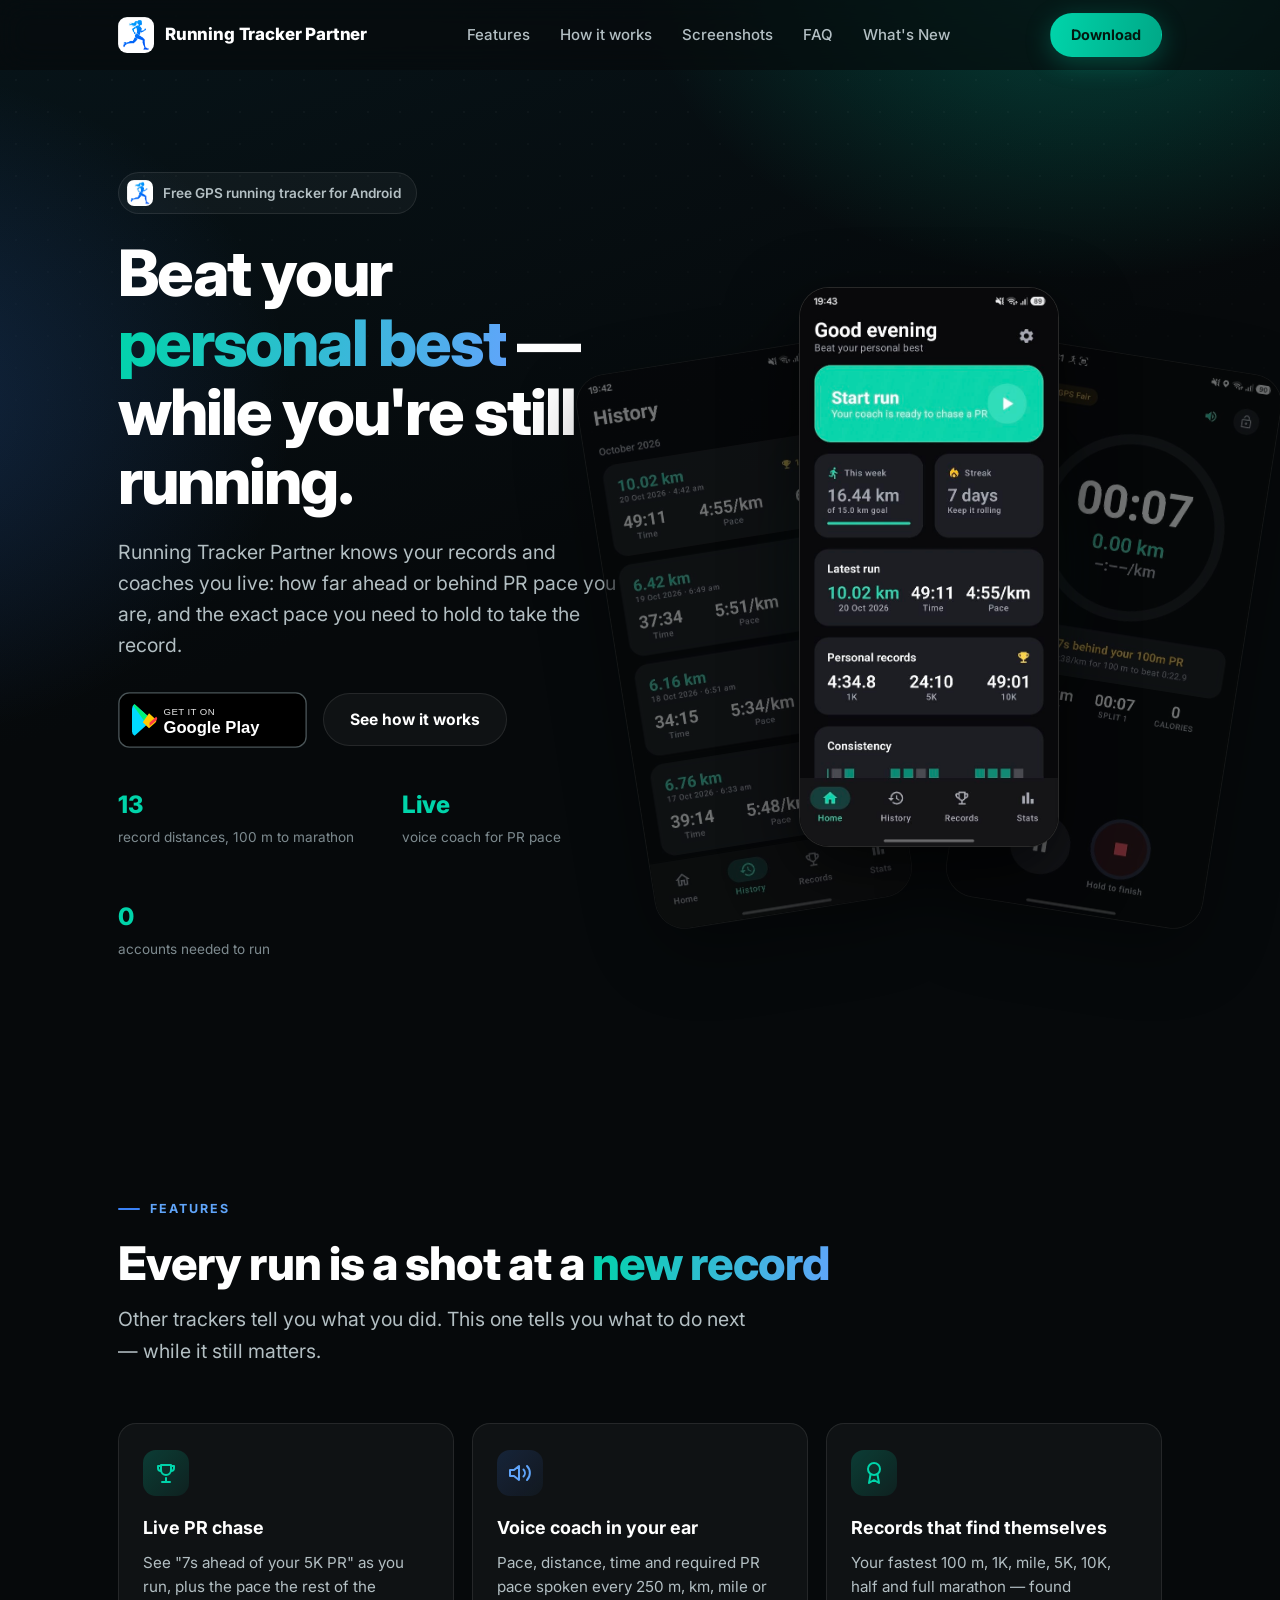
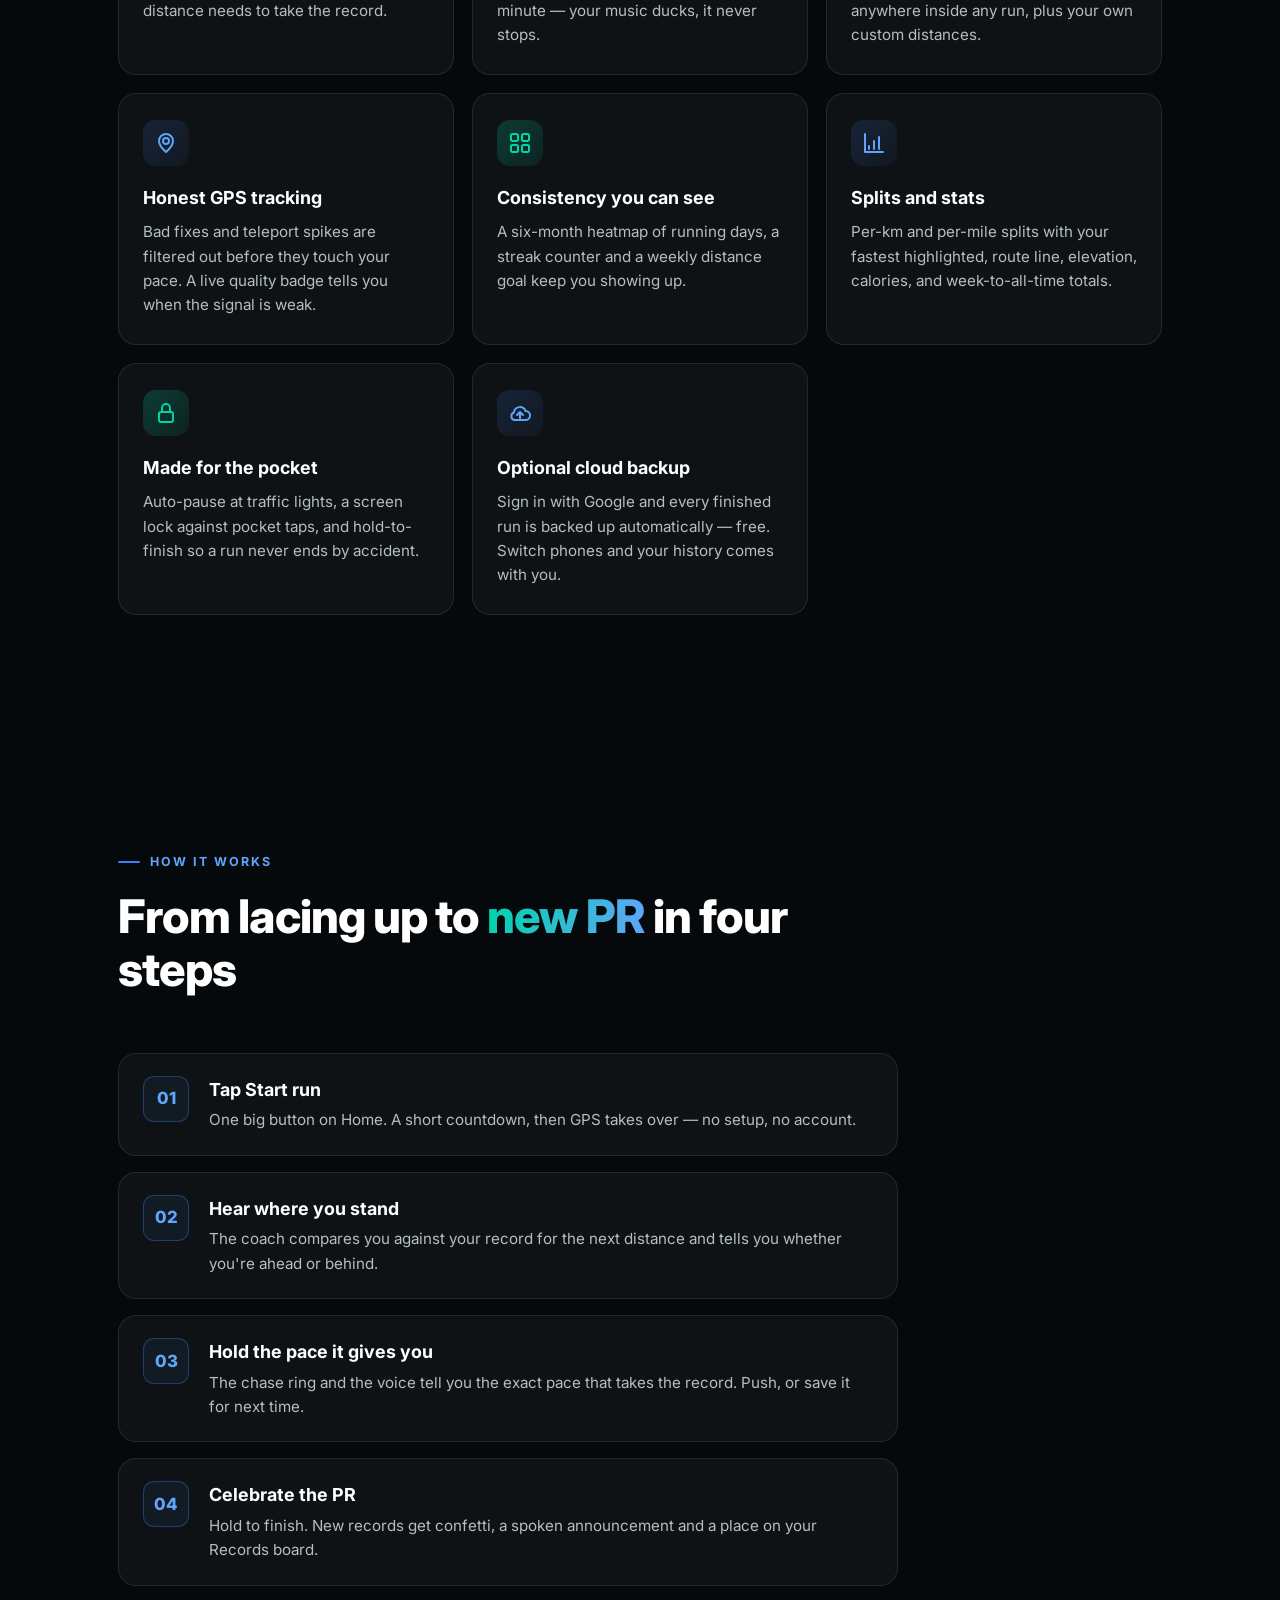
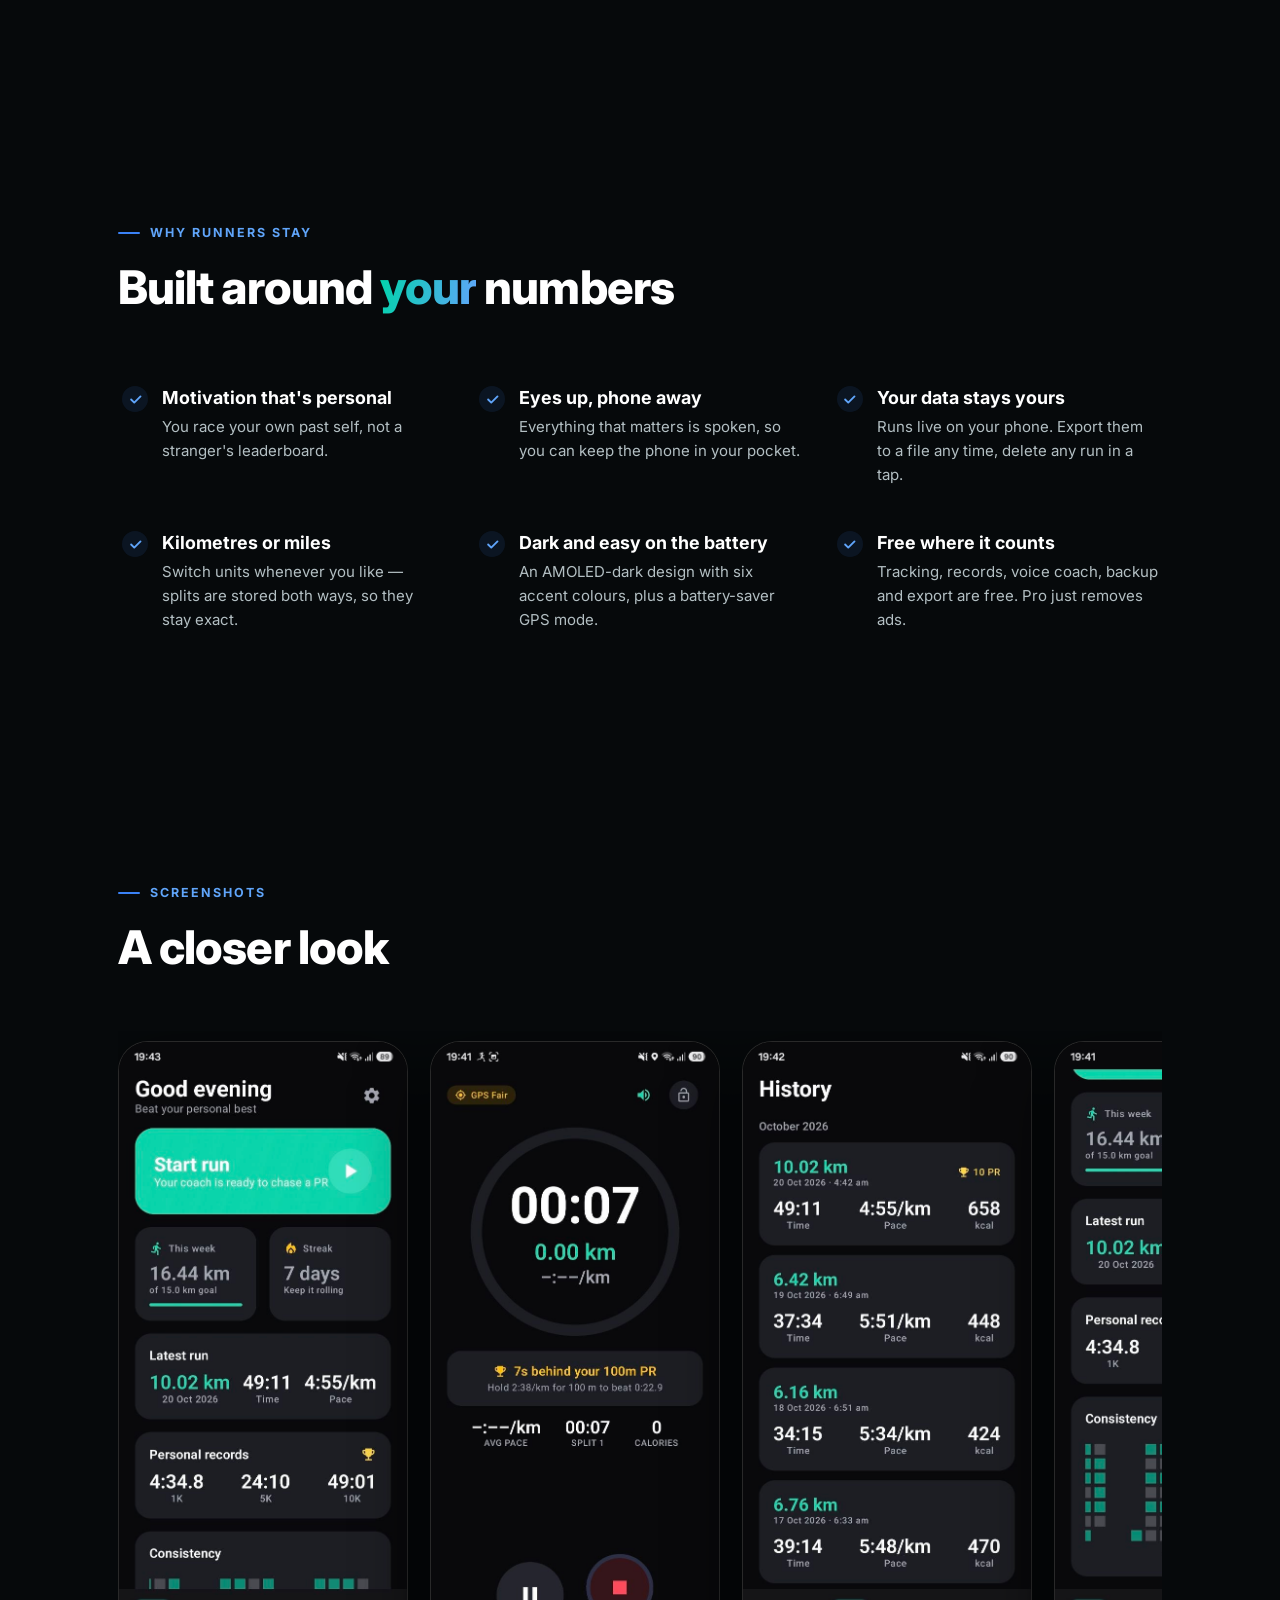
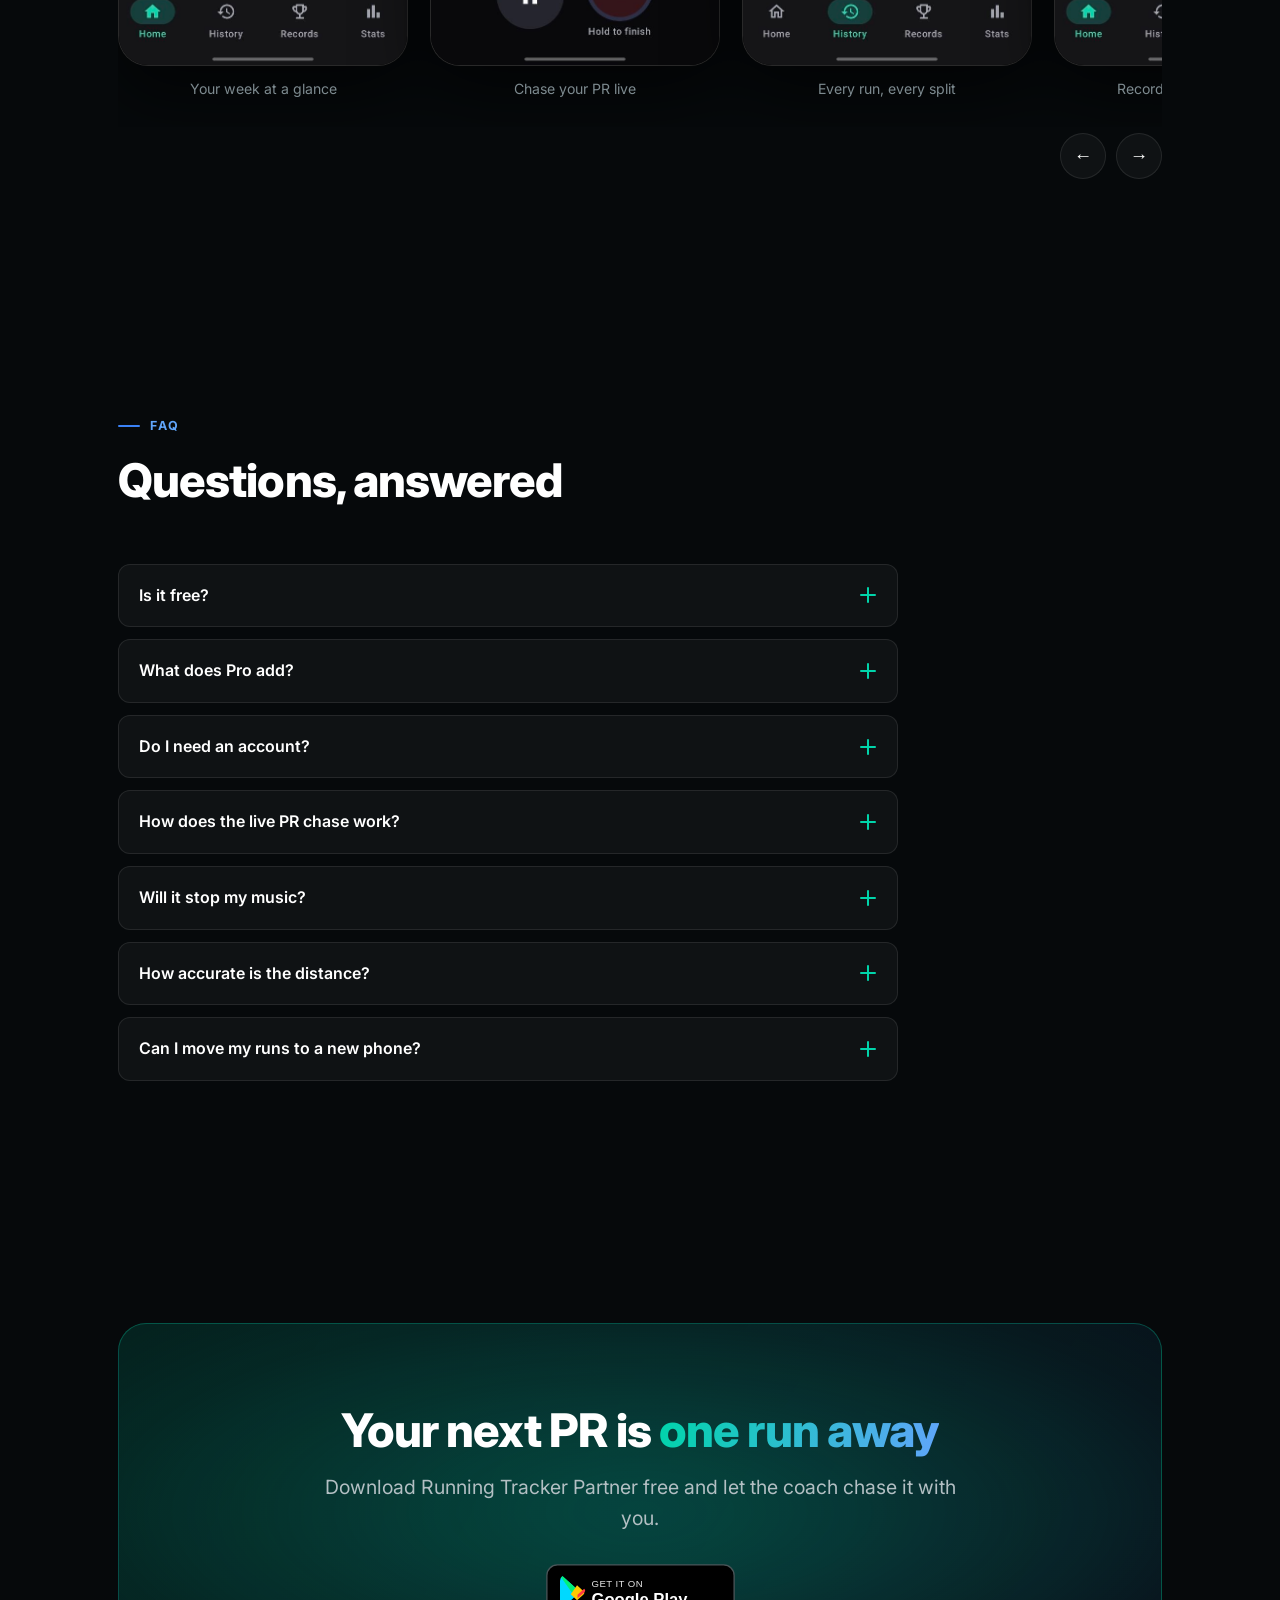
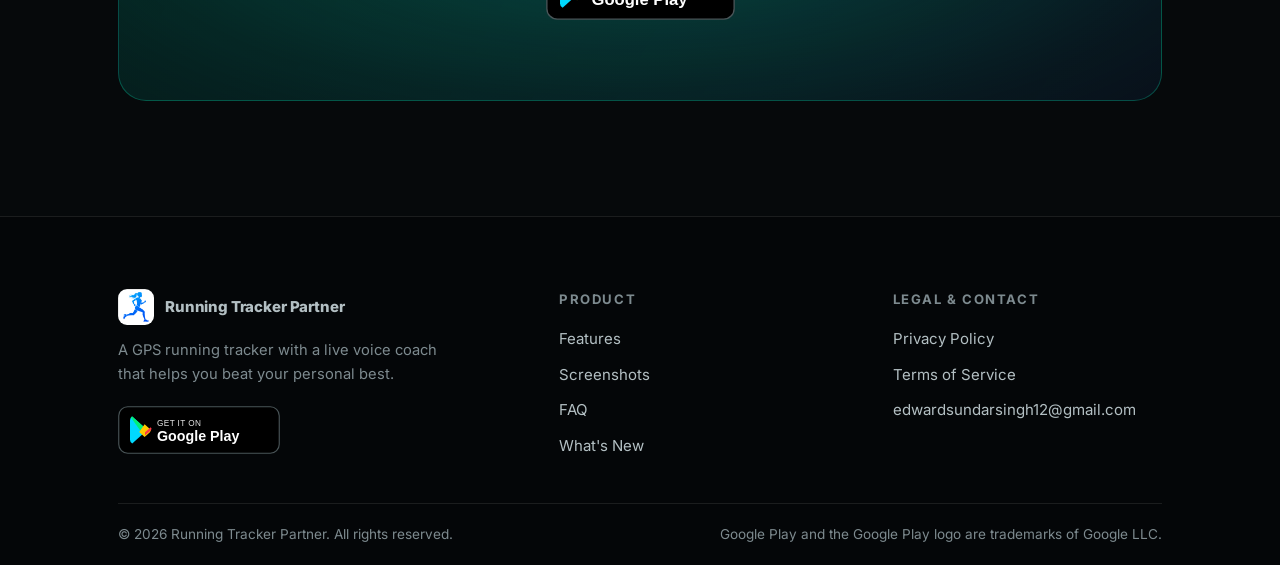
==== index.html @ bde1e21e "Add Running Tracker Partner website: home, what's new, privacy, terms Co-Authored-By: Claude Opus 5." ====
<!doctype html>
<html lang="en">
<head>
  <meta charset="utf-8">
  <meta name="viewport" content="width=device-width, initial-scale=1">
  <title>Running Tracker Partner — Beat your personal best</title>
  <meta name="description" content="A GPS running tracker with a voice coach that tells you, mid-run, the exact pace you need to beat your personal record. Free on Android.">
  <meta name="theme-color" content="#06090b">
  <meta property="og:title" content="Running Tracker Partner — Beat your personal best">
  <meta property="og:description" content="Chase your PR live: a voice coach that knows your records and tells you the pace to beat them.">
  <meta property="og:image" content="assets/app-1.jpg">
  <meta property="og:type" content="website">
  <link rel="icon" href="assets/icon.png" type="image/png">
  <script>if (/[?&]inapp=1/.test(location.search)) document.documentElement.classList.add("inapp");</script>
  <link rel="preconnect" href="https://fonts.googleapis.com">
  <link rel="preconnect" href="https://fonts.gstatic.com" crossorigin>
  <link href="https://fonts.googleapis.com/css2?family=Inter:wght@400;500;600;700;800&display=swap" rel="stylesheet">
  <link rel="stylesheet" href="styles.css">
</head>
<body>

<header class="nav">
  <div class="container nav-inner">
    <a href="index.html" class="brand"><img src="assets/icon.png" alt="" width="36" height="36">Running Tracker Partner</a>
    <ul class="nav-links">
      <li><a href="#features">Features</a></li>
      <li><a href="#workflow">How it works</a></li>
      <li><a href="#screenshots">Screenshots</a></li>
      <li><a href="#faq">FAQ</a></li>
      <li><a href="whats-new.html">What's New</a></li>
    </ul>
    <div class="nav-cta">
      <a class="btn btn-primary btn-sm" href="https://play.google.com/store/apps/details?id=com.pacepilot.app" rel="noopener">Download</a>
      <button class="nav-toggle" aria-label="Open menu" aria-expanded="false">&#9776;</button>
    </div>
  </div>
</header>

<main>
  <!-- Hero -->
  <section class="hero">
    <div class="container hero-grid">
      <div class="hero-copy reveal">
        <span class="app-badge"><img src="assets/icon.png" alt="">Free GPS running tracker for Android</span>
        <h1>Beat your <span class="grad">personal best</span> — while you're still running.</h1>
        <p class="lead">Running Tracker Partner knows your records and coaches you live: how far ahead or behind PR pace you are, and the exact pace you need to hold to take the record.</p>
        <div class="hero-actions">
          <div class="store-badges">
            <a href="https://play.google.com/store/apps/details?id=com.pacepilot.app" rel="noopener"><img src="assets/badge-googleplay.svg" alt="Get it on Google Play" width="189" height="56"></a>
          </div>
          <a class="btn btn-ghost" href="#features">See how it works</a>
        </div>
        <div class="stats">
          <div class="stat"><b>13</b><span>record distances, 100 m to marathon</span></div>
          <div class="stat"><b>Live</b><span>voice coach for PR pace</span></div>
          <div class="stat"><b>0</b><span>accounts needed to run</span></div>
        </div>
      </div>
      <div class="hero-visual reveal d2" aria-hidden="true">
        <div class="phone behind left"><img src="assets/app-3.jpg" alt=""></div>
        <div class="phone behind right"><img src="assets/app-2.jpg" alt=""></div>
        <div class="phone front"><img src="assets/app-1.jpg" alt="Running Tracker Partner home screen with weekly distance, streak and personal records"></div>
      </div>
    </div>
  </section>

  <!-- Features -->
  <section id="features">
    <div class="container">
      <div class="section-head reveal">
        <span class="eyebrow">Features</span>
        <h2>Every run is a shot at a <span class="grad">new record</span></h2>
        <p class="lead">Other trackers tell you what you did. This one tells you what to do next — while it still matters.</p>
      </div>
      <div class="cards">
        <article class="card reveal">
          <div class="icon"><svg viewBox="0 0 24 24" fill="none" stroke="currentColor" stroke-width="2" stroke-linecap="round" stroke-linejoin="round"><path d="M8 21h8M12 17v4M7 4h10v5a5 5 0 0 1-10 0V4z"/><path d="M17 5h3v2a3 3 0 0 1-3 3M7 5H4v2a3 3 0 0 0 3 3"/></svg></div>
          <h3>Live PR chase</h3>
          <p>See "7s ahead of your 5K PR" as you run, plus the pace the rest of the distance needs to take the record.</p>
        </article>
        <article class="card reveal d1">
          <div class="icon"><svg viewBox="0 0 24 24" fill="none" stroke="currentColor" stroke-width="2" stroke-linecap="round" stroke-linejoin="round"><path d="M11 5 6 9H2v6h4l5 4V5z"/><path d="M15.5 8.5a5 5 0 0 1 0 7M19 5a10 10 0 0 1 0 14"/></svg></div>
          <h3>Voice coach in your ear</h3>
          <p>Pace, distance, time and required PR pace spoken every 250 m, km, mile or minute — your music ducks, it never stops.</p>
        </article>
        <article class="card reveal d2">
          <div class="icon"><svg viewBox="0 0 24 24" fill="none" stroke="currentColor" stroke-width="2" stroke-linecap="round" stroke-linejoin="round"><circle cx="12" cy="8" r="6"/><path d="M15.5 13.5 17 22l-5-3-5 3 1.5-8.5"/></svg></div>
          <h3>Records that find themselves</h3>
          <p>Your fastest 100 m, 1K, mile, 5K, 10K, half and full marathon — found anywhere inside any run, plus your own custom distances.</p>
        </article>
        <article class="card reveal d3">
          <div class="icon"><svg viewBox="0 0 24 24" fill="none" stroke="currentColor" stroke-width="2" stroke-linecap="round" stroke-linejoin="round"><circle cx="12" cy="10" r="3"/><path d="M12 21s-7-6.2-7-11a7 7 0 0 1 14 0c0 4.8-7 11-7 11z"/></svg></div>
          <h3>Honest GPS tracking</h3>
          <p>Bad fixes and teleport spikes are filtered out before they touch your pace. A live quality badge tells you when the signal is weak.</p>
        </article>
        <article class="card reveal">
          <div class="icon"><svg viewBox="0 0 24 24" fill="none" stroke="currentColor" stroke-width="2" stroke-linecap="round" stroke-linejoin="round"><rect x="3" y="3" width="7" height="7" rx="1.5"/><rect x="14" y="3" width="7" height="7" rx="1.5"/><rect x="3" y="14" width="7" height="7" rx="1.5"/><rect x="14" y="14" width="7" height="7" rx="1.5"/></svg></div>
          <h3>Consistency you can see</h3>
          <p>A six-month heatmap of running days, a streak counter and a weekly distance goal keep you showing up.</p>
        </article>
        <article class="card reveal d1">
          <div class="icon"><svg viewBox="0 0 24 24" fill="none" stroke="currentColor" stroke-width="2" stroke-linecap="round" stroke-linejoin="round"><path d="M3 3v18h18"/><path d="M7 15v3M12 10v8M17 6v12"/></svg></div>
          <h3>Splits and stats</h3>
          <p>Per-km and per-mile splits with your fastest highlighted, route line, elevation, calories, and week-to-all-time totals.</p>
        </article>
        <article class="card reveal d2">
          <div class="icon"><svg viewBox="0 0 24 24" fill="none" stroke="currentColor" stroke-width="2" stroke-linecap="round" stroke-linejoin="round"><rect x="5" y="11" width="14" height="10" rx="2"/><path d="M8 11V7a4 4 0 0 1 8 0v4"/></svg></div>
          <h3>Made for the pocket</h3>
          <p>Auto-pause at traffic lights, a screen lock against pocket taps, and hold-to-finish so a run never ends by accident.</p>
        </article>
        <article class="card reveal d3">
          <div class="icon"><svg viewBox="0 0 24 24" fill="none" stroke="currentColor" stroke-width="2" stroke-linecap="round" stroke-linejoin="round"><path d="M17.5 19a4.5 4.5 0 0 0 0-9 6 6 0 0 0-11.6 1.5A4 4 0 0 0 6 19h11.5z"/><path d="m9 14 3-3 3 3M12 11v6"/></svg></div>
          <h3>Optional cloud backup</h3>
          <p>Sign in with Google and every finished run is backed up automatically — free. Switch phones and your history comes with you.</p>
        </article>
      </div>
    </div>
  </section>

  <!-- Workflow -->
  <section id="workflow">
    <div class="container">
      <div class="section-head reveal">
        <span class="eyebrow">How it works</span>
        <h2>From lacing up to <span class="grad">new PR</span> in four steps</h2>
      </div>
      <ol class="steps">
        <li class="step reveal"><div><h3>Tap Start run</h3><p>One big button on Home. A short countdown, then GPS takes over — no setup, no account.</p></div></li>
        <li class="step reveal d1"><div><h3>Hear where you stand</h3><p>The coach compares you against your record for the next distance and tells you whether you're ahead or behind.</p></div></li>
        <li class="step reveal d2"><div><h3>Hold the pace it gives you</h3><p>The chase ring and the voice tell you the exact pace that takes the record. Push, or save it for next time.</p></div></li>
        <li class="step reveal d3"><div><h3>Celebrate the PR</h3><p>Hold to finish. New records get confetti, a spoken announcement and a place on your Records board.</p></div></li>
      </ol>
    </div>
  </section>

  <!-- Benefits -->
  <section>
    <div class="container">
      <div class="section-head reveal">
        <span class="eyebrow">Why runners stay</span>
        <h2>Built around <span class="grad">your</span> numbers</h2>
      </div>
      <div class="benefits">
        <div class="benefit reveal"><span class="check"><svg viewBox="0 0 24 24" fill="none" stroke="currentColor" stroke-width="3" stroke-linecap="round" stroke-linejoin="round"><path d="m5 12 5 5L20 7"/></svg></span><div><h3>Motivation that's personal</h3><p>You race your own past self, not a stranger's leaderboard.</p></div></div>
        <div class="benefit reveal d1"><span class="check"><svg viewBox="0 0 24 24" fill="none" stroke="currentColor" stroke-width="3" stroke-linecap="round" stroke-linejoin="round"><path d="m5 12 5 5L20 7"/></svg></span><div><h3>Eyes up, phone away</h3><p>Everything that matters is spoken, so you can keep the phone in your pocket.</p></div></div>
        <div class="benefit reveal d2"><span class="check"><svg viewBox="0 0 24 24" fill="none" stroke="currentColor" stroke-width="3" stroke-linecap="round" stroke-linejoin="round"><path d="m5 12 5 5L20 7"/></svg></span><div><h3>Your data stays yours</h3><p>Runs live on your phone. Export them to a file any time, delete any run in a tap.</p></div></div>
        <div class="benefit reveal"><span class="check"><svg viewBox="0 0 24 24" fill="none" stroke="currentColor" stroke-width="3" stroke-linecap="round" stroke-linejoin="round"><path d="m5 12 5 5L20 7"/></svg></span><div><h3>Kilometres or miles</h3><p>Switch units whenever you like — splits are stored both ways, so they stay exact.</p></div></div>
        <div class="benefit reveal d1"><span class="check"><svg viewBox="0 0 24 24" fill="none" stroke="currentColor" stroke-width="3" stroke-linecap="round" stroke-linejoin="round"><path d="m5 12 5 5L20 7"/></svg></span><div><h3>Dark and easy on the battery</h3><p>An AMOLED-dark design with six accent colours, plus a battery-saver GPS mode.</p></div></div>
        <div class="benefit reveal d2"><span class="check"><svg viewBox="0 0 24 24" fill="none" stroke="currentColor" stroke-width="3" stroke-linecap="round" stroke-linejoin="round"><path d="m5 12 5 5L20 7"/></svg></span><div><h3>Free where it counts</h3><p>Tracking, records, voice coach, backup and export are free. Pro just removes ads.</p></div></div>
      </div>
    </div>
  </section>

  <!-- Screenshots -->
  <section id="screenshots">
    <div class="container">
      <div class="section-head reveal">
        <span class="eyebrow">Screenshots</span>
        <h2>A closer look</h2>
      </div>
      <div class="carousel-wrap reveal">
        <div class="carousel" tabindex="0" aria-label="App screenshots">
          <figure class="shot"><div class="phone"><img src="assets/app-1.jpg" alt="Home screen with Start run button, weekly progress and streak" loading="lazy"></div><figcaption>Your week at a glance</figcaption></figure>
          <figure class="shot"><div class="phone"><img src="assets/app-2.jpg" alt="Live run screen showing time, distance and PR chase card" loading="lazy"></div><figcaption>Chase your PR live</figcaption></figure>
          <figure class="shot"><div class="phone"><img src="assets/app-3.jpg" alt="Run history list grouped by month" loading="lazy"></div><figcaption>Every run, every split</figcaption></figure>
          <figure class="shot"><div class="phone"><img src="assets/app-4.jpg" alt="Personal records and consistency heatmap" loading="lazy"></div><figcaption>Records and consistency</figcaption></figure>
          <figure class="shot"><div class="phone"><img src="assets/app-5.jpg" alt="Splash screen: Beat your personal best" loading="lazy"></div><figcaption>Beat your personal best</figcaption></figure>
        </div>
        <div class="car-btns">
          <button class="car-btn prev" aria-label="Previous screenshot">&#8592;</button>
          <button class="car-btn next" aria-label="Next screenshot">&#8594;</button>
        </div>
      </div>
    </div>
  </section>

  <!-- FAQ -->
  <section id="faq">
    <div class="container">
      <div class="section-head reveal">
        <span class="eyebrow">FAQ</span>
        <h2>Questions, answered</h2>
      </div>
      <div class="faq reveal">
        <details><summary>Is it free?<span class="plus"></span></summary><p>Yes. GPS tracking, personal records, the voice coach, cloud backup and export are all free. Free users see one small banner at the bottom of the screen — never on the live run screen.</p></details>
        <details><summary>What does Pro add?<span class="plus"></span></summary><p>Pro removes ads everywhere and unlocks the full best-effort table on every run without watching an ad. It's $0.99/month, $2.99/year or $4.99 once. Nothing free is ever taken away.</p></details>
        <details><summary>Do I need an account?<span class="plus"></span></summary><p>No. You can run, track and set records without signing in. Google sign-in is only needed to back runs up to the cloud or to buy Pro, so it can be restored on another phone.</p></details>
        <details><summary>How does the live PR chase work?<span class="plus"></span></summary><p>The app knows your record for each distance. While you run it works out whether you're ahead or behind record pace for the next distance, and the pace the rest of that distance needs to beat it — shown on screen and spoken by the coach.</p></details>
        <details><summary>Will it stop my music?<span class="plus"></span></summary><p>No. The coach briefly lowers your music while it speaks, then lets it play on.</p></details>
        <details><summary>How accurate is the distance?<span class="plus"></span></summary><p>It depends on your phone's GPS and surroundings. The app filters out bad fixes and shows a live GPS quality indicator, but all measurements are estimates — tall buildings and tree cover can affect them.</p></details>
        <details><summary>Can I move my runs to a new phone?<span class="plus"></span></summary><p>Yes — sign in with the same Google account on the new phone and your runs are restored automatically. You can also export every run to a JSON file and import it.</p></details>
      </div>
    </div>
  </section>

  <!-- CTA -->
  <section>
    <div class="container">
      <div class="cta-band reveal">
        <h2>Your next PR is <span class="grad">one run away</span></h2>
        <p class="lead">Download Running Tracker Partner free and let the coach chase it with you.</p>
        <div class="store-badges">
          <a href="https://play.google.com/store/apps/details?id=com.pacepilot.app" rel="noopener"><img src="assets/badge-googleplay.svg" alt="Get it on Google Play" width="189" height="56"></a>
        </div>
      </div>
    </div>
  </section>
</main>

<footer>
  <div class="container">
    <div class="foot-grid">
      <div class="foot-brand">
        <a href="index.html" class="brand"><img src="assets/icon.png" alt="" width="36" height="36">Running Tracker Partner</a>
        <p>A GPS running tracker with a live voice coach that helps you beat your personal best.</p>
        <div class="store-badges"><a href="https://play.google.com/store/apps/details?id=com.pacepilot.app" rel="noopener"><img src="assets/badge-googleplay.svg" alt="Get it on Google Play" width="162" height="48" style="height:48px"></a></div>
      </div>
      <div>
        <h4>Product</h4>
        <ul>
          <li><a href="#features">Features</a></li>
          <li><a href="#screenshots">Screenshots</a></li>
          <li><a href="#faq">FAQ</a></li>
          <li><a href="whats-new.html">What's New</a></li>
        </ul>
      </div>
      <div>
        <h4>Legal &amp; contact</h4>
        <ul>
          <li><a href="privacy.html">Privacy Policy</a></li>
          <li><a href="terms.html">Terms of Service</a></li>
          <li><a href="mailto:edwardsundarsingh12@gmail.com">edwardsundarsingh12@gmail.com</a></li>
        </ul>
      </div>
    </div>
    <div class="foot-bottom">
      <span>&copy; <span data-year>2026</span> Running Tracker Partner. All rights reserved.</span>
      <span>Google Play and the Google Play logo are trademarks of Google LLC.</span>
    </div>
  </div>
</footer>

<script src="app.js"></script>
</body>
</html>
---- styles.css ----
/* ============================================================
   Running Tracker Partner (PacePilot) — marketing site
   Dark theme · Golden (#00D4AA) primary · Royal purple (#3B82F6) accent
   ============================================================ */

:root {
  --bg: #06090b;
  --bg-2: #071419;
  --card: rgba(255, 255, 255, 0.04);
  --card-hover: rgba(255, 255, 255, 0.06);
  --border: rgba(255, 255, 255, 0.09);
  --border-hover: rgba(255, 255, 255, 0.16);

  --text: #ffffff;
  --muted: #b3bfc3;
  --faint: #7d8a8f;

  --primary: #00D4AA;
  --primary-deep: #00A887;
  --accent: #3B82F6;
  --accent-soft: #60A5FA;

  --glow-primary: rgba(0, 212, 170, 0.28);
  --glow-accent: rgba(59, 130, 246, 0.22);

  --radius: 18px;
  --radius-sm: 12px;
  --radius-lg: 28px;
  --maxw: 1140px;
  --gutter: clamp(20px, 5vw, 48px);
  --nav-h: 70px;
  --ease: cubic-bezier(0.22, 1, 0.36, 1);
}

* { margin: 0; padding: 0; box-sizing: border-box; }

html { scroll-behavior: smooth; }

body {
  font-family: "Inter", -apple-system, BlinkMacSystemFont, "Segoe UI", Roboto, sans-serif;
  background: var(--bg);
  color: var(--text);
  line-height: 1.6;
  overflow-x: hidden;
}

/* Ambient background: two brand glows over a dark gradient + faint dot grid */
body::before {
  content: "";
  position: fixed;
  inset: 0;
  z-index: -2;
  background:
    radial-gradient(700px 500px at 85% -5%, var(--glow-primary), transparent 65%),
    radial-gradient(650px 520px at -10% 45%, var(--glow-accent), transparent 65%),
    linear-gradient(160deg, var(--bg-2), var(--bg) 55%);
}
body::after {
  content: "";
  position: fixed;
  inset: 0;
  z-index: -1;
  background-image: radial-gradient(rgba(255, 255, 255, 0.055) 1px, transparent 1px);
  background-size: 32px 32px;
  -webkit-mask-image: linear-gradient(to bottom, rgba(0,0,0,.7), transparent 60%);
  mask-image: linear-gradient(to bottom, rgba(0,0,0,.7), transparent 60%);
  pointer-events: none;
}

img { max-width: 100%; display: block; }
a { color: var(--primary); text-decoration: none; }
a:focus-visible, button:focus-visible, summary:focus-visible {
  outline: 2px solid var(--accent);
  outline-offset: 3px;
  border-radius: 4px;
}

.container { max-width: var(--maxw); margin-inline: auto; padding-inline: var(--gutter); }

section { padding-block: clamp(64px, 9vw, 120px); }

/* ---------- Typography ---------- */
h1 {
  font-size: clamp(2.3rem, 6vw, 4rem);
  font-weight: 800;
  letter-spacing: -0.03em;
  line-height: 1.08;
}
h2 {
  font-size: clamp(1.9rem, 4.5vw, 2.9rem);
  font-weight: 800;
  letter-spacing: -0.02em;
  line-height: 1.15;
  margin-bottom: 14px;
}
h3 { font-size: 1.12rem; font-weight: 700; }
.lead {
  font-size: clamp(1.05rem, 2vw, 1.22rem);
  color: var(--muted);
  max-width: 640px;
}
.grad {
  background: linear-gradient(100deg, var(--primary), var(--accent-soft));
  -webkit-background-clip: text;
  background-clip: text;
  color: transparent;
}
.eyebrow {
  display: inline-flex;
  align-items: center;
  gap: 10px;
  text-transform: uppercase;
  font-size: 0.78rem;
  font-weight: 700;
  letter-spacing: 0.16em;
  color: var(--accent-soft);
  margin-bottom: 18px;
}
.eyebrow::before {
  content: "";
  width: 22px;
  height: 2px;
  background: var(--accent);
  border-radius: 2px;
}
.section-head { max-width: 720px; margin-bottom: clamp(28px, 5vw, 56px); }

/* ---------- Nav ---------- */
.nav {
  position: sticky;
  top: 0;
  z-index: 50;
  height: var(--nav-h);
  backdrop-filter: blur(14px);
  -webkit-backdrop-filter: blur(14px);
  background: rgba(6, 10, 12, 0.7);
  border-bottom: 1px solid transparent;
  transition: border-color 0.3s var(--ease), box-shadow 0.3s var(--ease);
}
.nav.scrolled {
  border-bottom-color: var(--border);
  box-shadow: 0 8px 30px rgba(0, 0, 0, 0.45);
}
.nav-inner {
  height: var(--nav-h);
  display: flex;
  align-items: center;
  justify-content: space-between;
  gap: 18px;
}
.brand {
  display: flex;
  align-items: center;
  gap: 11px;
  font-weight: 800;
  font-size: 1.06rem;
  color: var(--text);
  letter-spacing: -0.01em;
}
.brand img { width: 36px; height: 36px; border-radius: 9px; }
.nav-links {
  display: flex;
  gap: clamp(14px, 2.4vw, 30px);
  list-style: none;
}
.nav-links a {
  color: var(--muted);
  font-size: 0.94rem;
  font-weight: 500;
  transition: color 0.2s;
}
.nav-links a:hover { color: var(--text); }
.nav-cta { display: flex; align-items: center; gap: 12px; }

.nav-toggle {
  display: none;
  background: none;
  border: 1px solid var(--border);
  border-radius: 10px;
  width: 42px;
  height: 42px;
  cursor: pointer;
  color: var(--text);
  font-size: 1.2rem;
  line-height: 1;
}

/* ---------- Buttons ---------- */
.btn {
  display: inline-flex;
  align-items: center;
  justify-content: center;
  gap: 9px;
  padding: 13px 26px;
  border-radius: 999px;
  font-weight: 700;
  font-size: 0.98rem;
  border: 1px solid transparent;
  cursor: pointer;
  transition: transform 0.25s var(--ease), box-shadow 0.25s var(--ease), background 0.25s;
}
.btn-primary {
  background: linear-gradient(100deg, var(--primary), var(--primary-deep));
  color: #03170f;
  box-shadow: 0 6px 26px var(--glow-primary);
}
.btn-primary:hover {
  transform: translateY(-2px);
  box-shadow: 0 10px 40px rgba(0, 212, 170, 0.42);
}
.btn-ghost {
  background: var(--card);
  border-color: var(--border);
  color: var(--text);
}
.btn-ghost:hover { background: var(--card-hover); border-color: var(--border-hover); }
.btn-sm { padding: 9px 20px; font-size: 0.9rem; }

.store-badges { display: flex; flex-wrap: wrap; gap: 14px; align-items: center; }
.store-badges img { height: 56px; width: auto; transition: transform 0.25s var(--ease); }
.store-badges a:hover img { transform: translateY(-2px); }

/* ---------- Hero ---------- */
.hero {
  padding-block: clamp(56px, 8vw, 110px) clamp(70px, 9vw, 130px);
}
.hero-grid {
  display: grid;
  grid-template-columns: 1.05fr 0.95fr;
  gap: clamp(32px, 5vw, 64px);
  align-items: center;
}
.hero-copy .app-badge {
  display: inline-flex;
  align-items: center;
  gap: 10px;
  padding: 7px 15px 7px 8px;
  border: 1px solid var(--border);
  border-radius: 999px;
  background: var(--card);
  font-size: 0.85rem;
  font-weight: 600;
  color: var(--muted);
  margin-bottom: 24px;
}
.hero-copy .app-badge img { width: 26px; height: 26px; border-radius: 7px; }
.hero-copy .lead { margin: 22px 0 30px; }
.hero-actions { display: flex; flex-wrap: wrap; gap: 16px; align-items: center; margin-bottom: 38px; }

.stats {
  display: flex;
  gap: clamp(22px, 4vw, 48px);
  flex-wrap: wrap;
}
.stat b {
  display: block;
  font-size: 1.5rem;
  font-weight: 800;
  letter-spacing: -0.02em;
  color: var(--primary);
}
.stat span { font-size: 0.85rem; color: var(--faint); }

/* Phone mockups */
.hero-visual { position: relative; display: flex; justify-content: center; min-height: 420px; }
.hero-visual::after {
  content: "";
  position: absolute;
  inset: 8% 4%;
  background: radial-gradient(closest-side, var(--glow-primary), transparent 72%);
  filter: blur(30px);
  z-index: -1;
}
.phone {
  width: clamp(190px, 22vw, 260px);
  border-radius: 30px;
  border: 1px solid var(--border-hover);
  box-shadow: 0 24px 70px rgba(0, 0, 0, 0.65);
  background: #000;
  overflow: hidden;
}
.phone img { width: 100%; height: auto; }
.phone.front {
  position: relative;
  z-index: 2;
  animation: float 6s ease-in-out infinite;
}
.phone.behind {
  position: absolute;
  top: 7%;
  opacity: 0.55;
  filter: saturate(0.85) brightness(0.8);
}
.phone.behind.left { transform: rotate(-9deg) translateX(-72%); }
.phone.behind.right { transform: rotate(9deg) translateX(72%); }

@keyframes float {
  0%, 100% { transform: translateY(0); }
  50% { transform: translateY(-16px); }
}

/* ---------- Feature cards ---------- */
.cards {
  display: grid;
  grid-template-columns: repeat(auto-fit, minmax(248px, 1fr));
  gap: 18px;
}
.card {
  background: var(--card);
  border: 1px solid var(--border);
  border-radius: var(--radius);
  padding: 26px 24px;
  transition: background 0.3s, border-color 0.3s, transform 0.3s var(--ease);
}
.card:hover {
  background: var(--card-hover);
  border-color: var(--border-hover);
  transform: translateY(-4px);
}
.card .icon {
  width: 46px;
  height: 46px;
  border-radius: 13px;
  display: grid;
  place-items: center;
  margin-bottom: 18px;
  background: linear-gradient(135deg, rgba(0, 212, 170, 0.22), rgba(0, 168, 135, 0.1));
  color: var(--primary);
}
.card:nth-child(even) .icon {
  background: linear-gradient(135deg, rgba(59, 130, 246, 0.16), rgba(59, 130, 246, 0.05));
  color: var(--accent-soft);
}
.card .icon svg { width: 24px; height: 24px; }
.card p { color: var(--muted); font-size: 0.95rem; margin-top: 8px; }

/* ---------- Workflow ---------- */
.steps { counter-reset: step; display: grid; gap: 16px; max-width: 780px; }
.step {
  counter-increment: step;
  display: flex;
  gap: 20px;
  align-items: flex-start;
  background: var(--card);
  border: 1px solid var(--border);
  border-radius: var(--radius);
  padding: 22px 24px;
}
.step::before {
  content: counter(step, decimal-leading-zero);
  font-weight: 800;
  font-size: 1.05rem;
  color: var(--accent-soft);
  border: 1px solid rgba(59, 130, 246, 0.35);
  background: rgba(59, 130, 246, 0.07);
  border-radius: 11px;
  min-width: 44px;
  height: 44px;
  display: grid;
  place-items: center;
}
.step p { color: var(--muted); font-size: 0.95rem; margin-top: 4px; }

/* ---------- Benefits ---------- */
.benefits {
  display: grid;
  grid-template-columns: repeat(auto-fit, minmax(280px, 1fr));
  gap: 14px 28px;
}
.benefit {
  display: flex;
  gap: 14px;
  align-items: flex-start;
  padding: 14px 4px;
}
.benefit .check {
  flex: none;
  width: 26px;
  height: 26px;
  margin-top: 2px;
  border-radius: 999px;
  display: grid;
  place-items: center;
  background: rgba(59, 130, 246, 0.1);
  color: var(--accent-soft);
}
.benefit .check svg { width: 15px; height: 15px; }
.benefit p { color: var(--muted); font-size: 0.94rem; margin-top: 2px; }

/* ---------- Screenshots carousel ---------- */
.carousel-wrap { position: relative; }
.carousel {
  display: flex;
  gap: 22px;
  overflow-x: auto;
  scroll-snap-type: x mandatory;
  padding: 10px 4px 26px;
  scrollbar-width: thin;
  scrollbar-color: var(--primary-deep) transparent;
}
.shot {
  flex: 0 0 auto;
  width: clamp(220px, 26vw, 290px);
  scroll-snap-align: start;
}
.shot .phone { width: 100%; animation: none; }
.shot figcaption {
  margin-top: 12px;
  text-align: center;
  font-size: 0.88rem;
  color: var(--faint);
}
.car-btns { display: flex; gap: 10px; justify-content: flex-end; margin-top: 6px; }
.car-btn {
  width: 46px;
  height: 46px;
  border-radius: 999px;
  border: 1px solid var(--border);
  background: var(--card);
  color: var(--text);
  font-size: 1.15rem;
  cursor: pointer;
  transition: background 0.2s, border-color 0.2s;
}
.car-btn:hover { background: var(--card-hover); border-color: var(--border-hover); }

/* ---------- FAQ ---------- */
.faq { max-width: 780px; }
.faq details {
  background: var(--card);
  border: 1px solid var(--border);
  border-radius: var(--radius-sm);
  margin-bottom: 12px;
  overflow: hidden;
}
.faq summary {
  list-style: none;
  cursor: pointer;
  display: flex;
  justify-content: space-between;
  align-items: center;
  gap: 16px;
  padding: 18px 20px;
  font-weight: 600;
}
.faq summary::-webkit-details-marker { display: none; }
.faq .plus {
  flex: none;
  position: relative;
  width: 18px;
  height: 18px;
  color: var(--primary);
}
.faq .plus::before,
.faq .plus::after {
  content: "";
  position: absolute;
  inset: 0;
  margin: auto;
  background: currentColor;
  border-radius: 2px;
  transition: transform 0.3s var(--ease);
}
.faq .plus::before { width: 16px; height: 2px; }
.faq .plus::after { width: 2px; height: 16px; }
.faq details[open] .plus::after { transform: rotate(90deg); }
.faq details p { padding: 0 20px 20px; color: var(--muted); font-size: 0.95rem; }

/* ---------- CTA band ---------- */
.cta-band {
  position: relative;
  overflow: hidden;
  border-radius: var(--radius-lg);
  border: 1px solid rgba(0, 212, 170, 0.3);
  background: linear-gradient(120deg, rgba(0, 212, 170, 0.13), rgba(59, 130, 246, 0.07));
  padding: clamp(44px, 7vw, 80px) clamp(24px, 6vw, 72px);
  text-align: center;
}
.cta-band::after {
  content: "";
  position: absolute;
  inset: -40%;
  background: radial-gradient(closest-side, var(--glow-primary), transparent 70%);
  filter: blur(48px);
  z-index: -1;
}
.cta-band .lead { margin: 12px auto 30px; }
.cta-band .store-badges { justify-content: center; }

/* ---------- Footer ---------- */
footer {
  border-top: 1px solid var(--border);
  padding: clamp(44px, 6vw, 72px) 0 0;
  background: rgba(0, 0, 0, 0.25);
}
.foot-grid {
  display: grid;
  grid-template-columns: 1.4fr 1fr 1fr;
  gap: clamp(28px, 5vw, 64px);
  padding-bottom: 44px;
}
.foot-grid h4 {
  font-size: 0.82rem;
  text-transform: uppercase;
  letter-spacing: 0.12em;
  color: var(--faint);
  margin-bottom: 16px;
}
.foot-grid ul { list-style: none; display: grid; gap: 10px; }
.foot-grid a { color: var(--muted); font-size: 0.94rem; }
.foot-grid a:hover { color: var(--text); }
.foot-brand p { color: var(--faint); font-size: 0.92rem; max-width: 320px; margin: 14px 0 20px; }
.foot-bottom {
  border-top: 1px solid var(--border);
  padding: 20px 0;
  display: flex;
  flex-wrap: wrap;
  gap: 10px;
  justify-content: space-between;
  color: var(--faint);
  font-size: 0.85rem;
}

/* ---------- Legal pages ---------- */
.page-hero { padding-block: clamp(48px, 7vw, 90px) clamp(24px, 4vw, 40px); }
.legal-grid {
  display: grid;
  grid-template-columns: 230px 1fr;
  gap: clamp(28px, 5vw, 64px);
  align-items: start;
  padding-bottom: clamp(64px, 9vw, 110px);
}
.toc {
  position: sticky;
  top: calc(var(--nav-h) + 24px);
  border: 1px solid var(--border);
  border-radius: var(--radius-sm);
  background: var(--card);
  padding: 18px;
}
.toc h4 {
  font-size: 0.78rem;
  text-transform: uppercase;
  letter-spacing: 0.12em;
  color: var(--faint);
  margin-bottom: 12px;
}
.toc ul { list-style: none; display: grid; gap: 9px; }
.toc a { color: var(--muted); font-size: 0.88rem; }
.toc a:hover { color: var(--primary); }
.prose { max-width: 820px; }
.prose h2 { font-size: 1.5rem; margin: 40px 0 12px; scroll-margin-top: calc(var(--nav-h) + 20px); }
.prose h2:first-of-type { margin-top: 8px; }
.prose p, .prose li { color: var(--muted); font-size: 0.98rem; }
.prose ul { padding-left: 22px; margin: 10px 0 18px; }
.prose li { margin-bottom: 7px; }
.prose a { text-decoration: underline; text-underline-offset: 3px; }
.callout {
  border-left: 3px solid var(--accent);
  background: rgba(59, 130, 246, 0.06);
  border-radius: 0 var(--radius-sm) var(--radius-sm) 0;
  padding: 16px 20px;
  margin: 18px 0 26px;
}
.callout p { color: var(--text); }
.updated { color: var(--faint); font-size: 0.88rem; }

/* ---------- Changelog ---------- */
.log-search {
  width: 100%;
  max-width: 420px;
  padding: 13px 18px;
  border-radius: 999px;
  border: 1px solid var(--border);
  background: var(--card);
  color: var(--text);
  font-size: 0.95rem;
  margin-bottom: 40px;
}
.log-search::placeholder { color: var(--faint); }
.log-search:focus { outline: 2px solid var(--primary-deep); }

.timeline { position: relative; max-width: 820px; padding-left: 34px; }
.timeline::before {
  content: "";
  position: absolute;
  left: 8px;
  top: 6px;
  bottom: 6px;
  width: 2px;
  background: linear-gradient(to bottom, var(--primary), rgba(59, 130, 246, 0.35));
  border-radius: 2px;
}
.release { position: relative; margin-bottom: 38px; }
.release::before {
  content: "";
  position: absolute;
  left: -33px;
  top: 8px;
  width: 16px;
  height: 16px;
  border-radius: 999px;
  background: var(--primary);
  box-shadow: 0 0 0 5px rgba(0, 212, 170, 0.14);
}
.release.feature::before {
  background: var(--accent);
  box-shadow: 0 0 0 5px rgba(59, 130, 246, 0.14);
}
.release-head {
  display: flex;
  flex-wrap: wrap;
  align-items: center;
  gap: 12px;
  margin-bottom: 12px;
}
.release-head h3 { font-size: 1.25rem; }
.tag {
  font-size: 0.72rem;
  font-weight: 700;
  letter-spacing: 0.08em;
  text-transform: uppercase;
  padding: 4px 11px;
  border-radius: 999px;
}
.tag.new { background: rgba(59, 130, 246, 0.12); color: var(--accent-soft); }
.tag.improved { background: rgba(0, 212, 170, 0.14); color: var(--primary); }
.tag.fixed { background: rgba(255, 255, 255, 0.08); color: var(--muted); }
.release-date { color: var(--faint); font-size: 0.88rem; }
.release-body {
  background: var(--card);
  border: 1px solid var(--border);
  border-radius: var(--radius);
  padding: 22px 24px;
}
.release-body ul { list-style: disc; padding-left: 20px; display: grid; gap: 8px; }
.release-body li { color: var(--muted); font-size: 0.95rem; }
.release-body li b { color: var(--text); font-weight: 600; }
.no-results { display: none; color: var(--faint); padding: 18px 0; }

/* ---------- Reveal on scroll ---------- */
.reveal { opacity: 0; transform: translateY(26px); transition: opacity 0.7s var(--ease), transform 0.7s var(--ease); }
.reveal.in { opacity: 1; transform: none; }
.d1 { transition-delay: 0.08s; }
.d2 { transition-delay: 0.16s; }
.d3 { transition-delay: 0.24s; }

@media (prefers-reduced-motion: reduce) {
  html { scroll-behavior: auto; }
  .reveal { opacity: 1; transform: none; transition: none; }
  .phone.front { animation: none; }
  * { transition-duration: 0.01ms !important; animation-duration: 0.01ms !important; }
}

/* ---------- Responsive ---------- */
@media (max-width: 960px) {
  .hero-grid { grid-template-columns: 1fr; }
  .hero-visual { min-height: 380px; margin-top: 14px; }
  .phone.behind.left { transform: rotate(-9deg) translateX(-58%); }
  .phone.behind.right { transform: rotate(9deg) translateX(58%); }
  .foot-grid { grid-template-columns: 1fr 1fr; }
}

@media (max-width: 820px) {
  .nav-links {
    position: absolute;
    top: var(--nav-h);
    left: 0;
    right: 0;
    flex-direction: column;
    gap: 0;
    background: rgba(6, 10, 12, 0.97);
    border-bottom: 1px solid var(--border);
    display: none;
    padding: 10px 0;
  }
  .nav-links.open { display: flex; }
  .nav-links a { display: block; padding: 13px var(--gutter); }
  .nav-toggle { display: block; }
  .legal-grid { grid-template-columns: 1fr; }
  .toc { display: none; }
}

@media (max-width: 480px) {
  .foot-grid { grid-template-columns: 1fr; }
  .stats { gap: 18px; }
  .store-badges img { height: 50px; }
}

/* ---------- In-app WebView mode (?inapp=1): the app supplies its own top bar ---------- */
.inapp .nav,
.inapp footer { display: none; }
.inapp .page-hero { padding-top: 28px; }
.inapp .toc { top: 24px; }
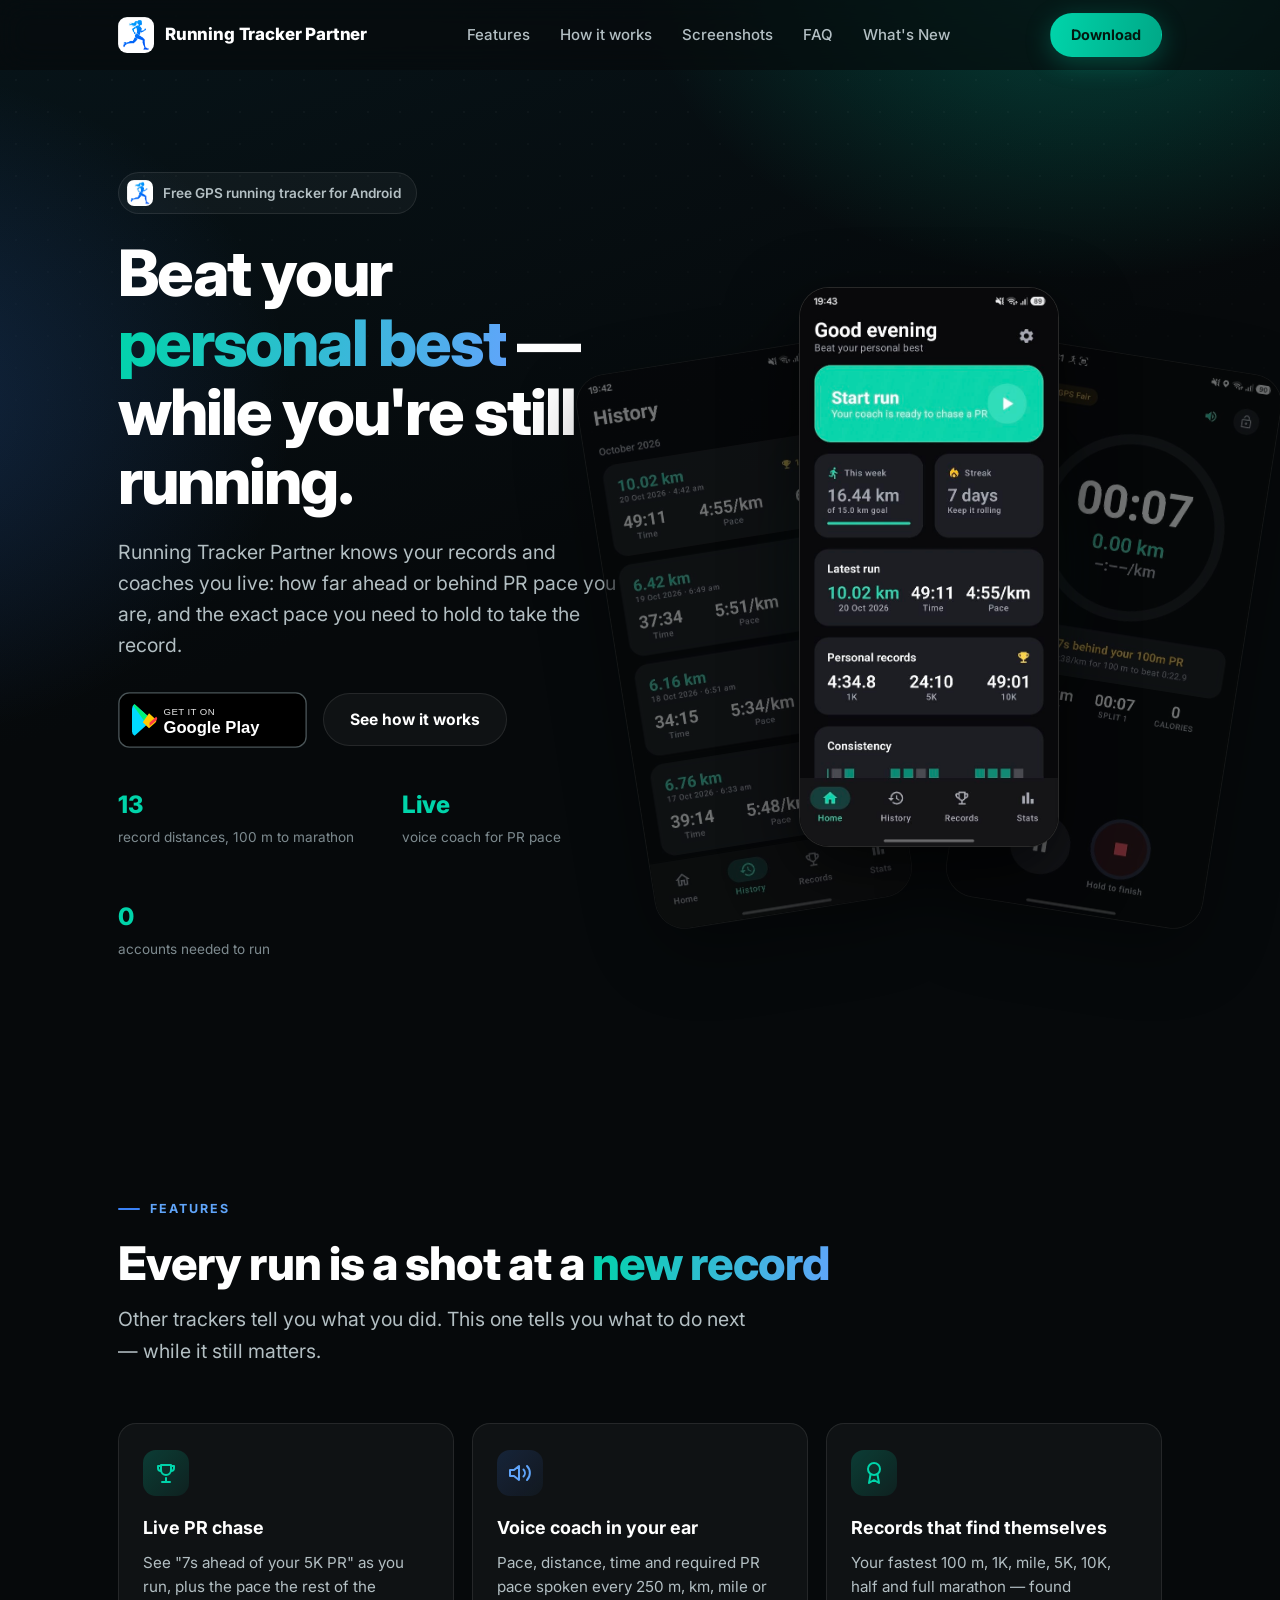
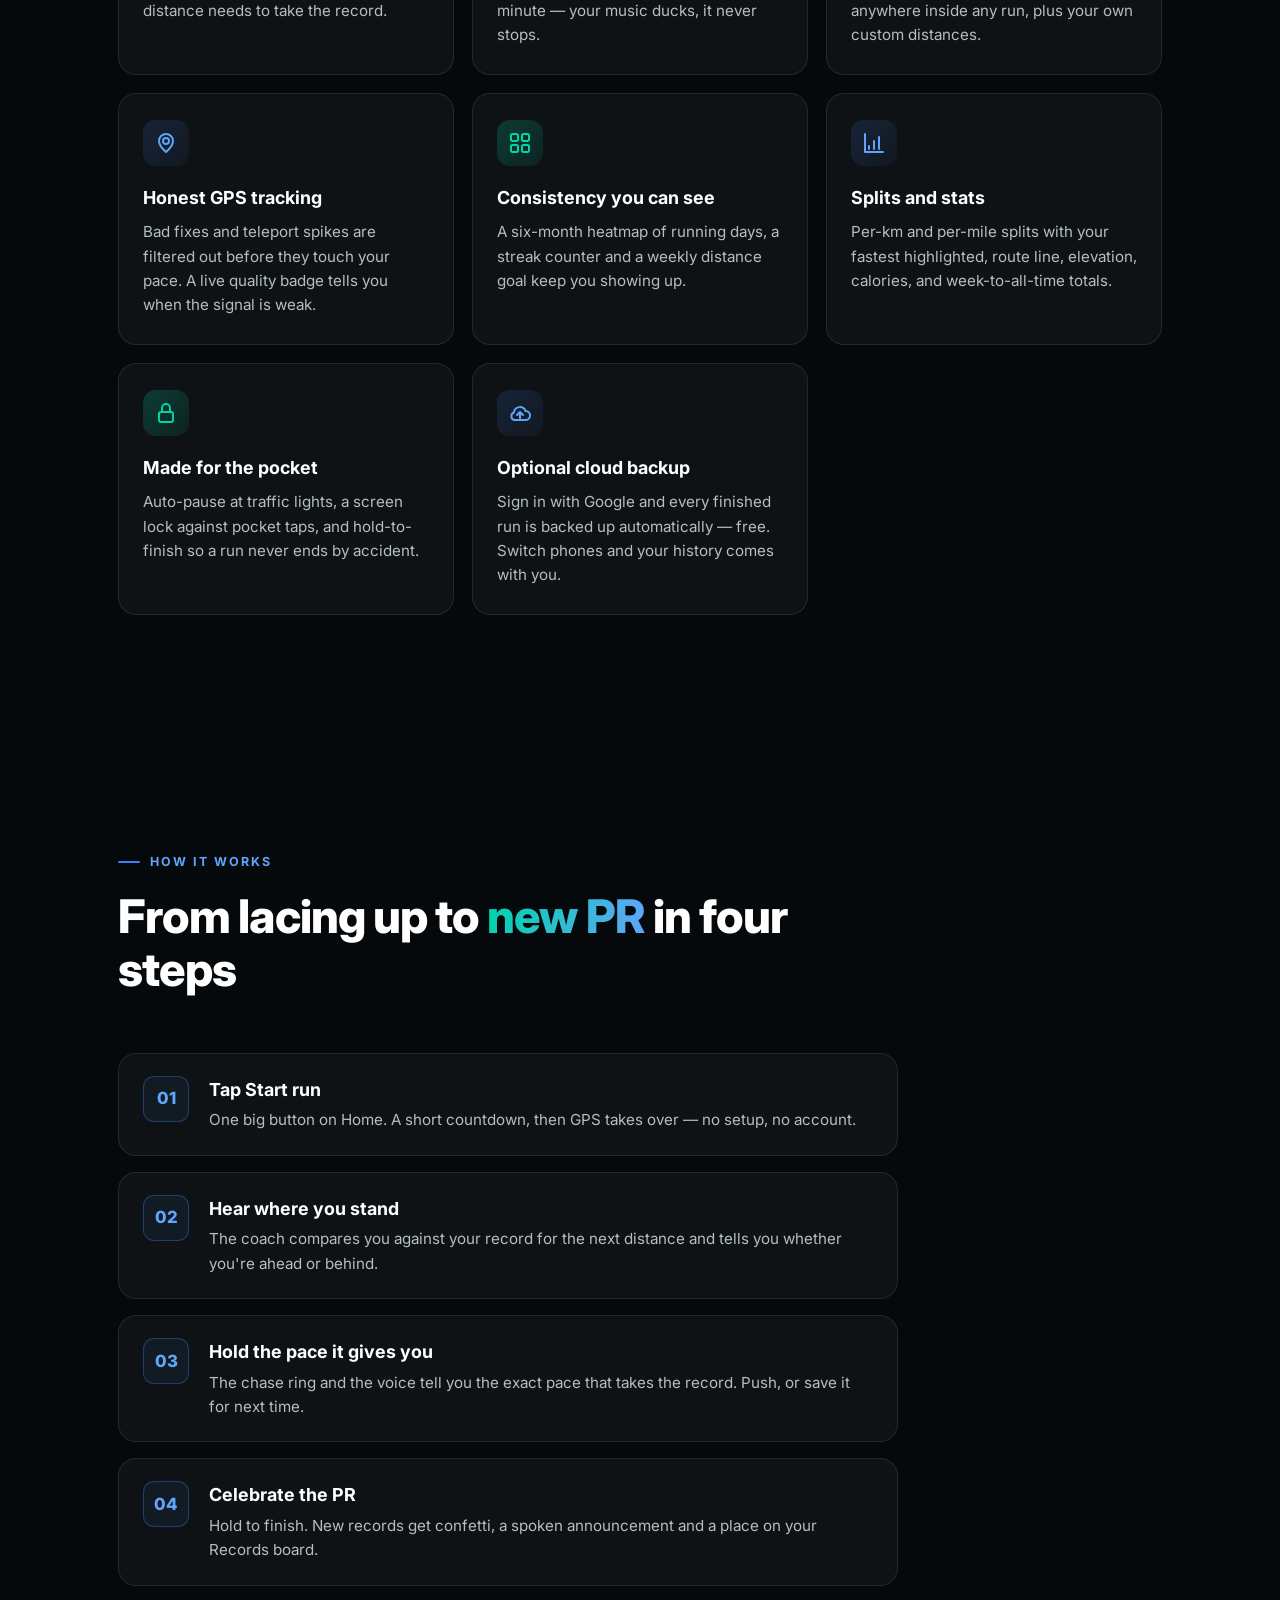
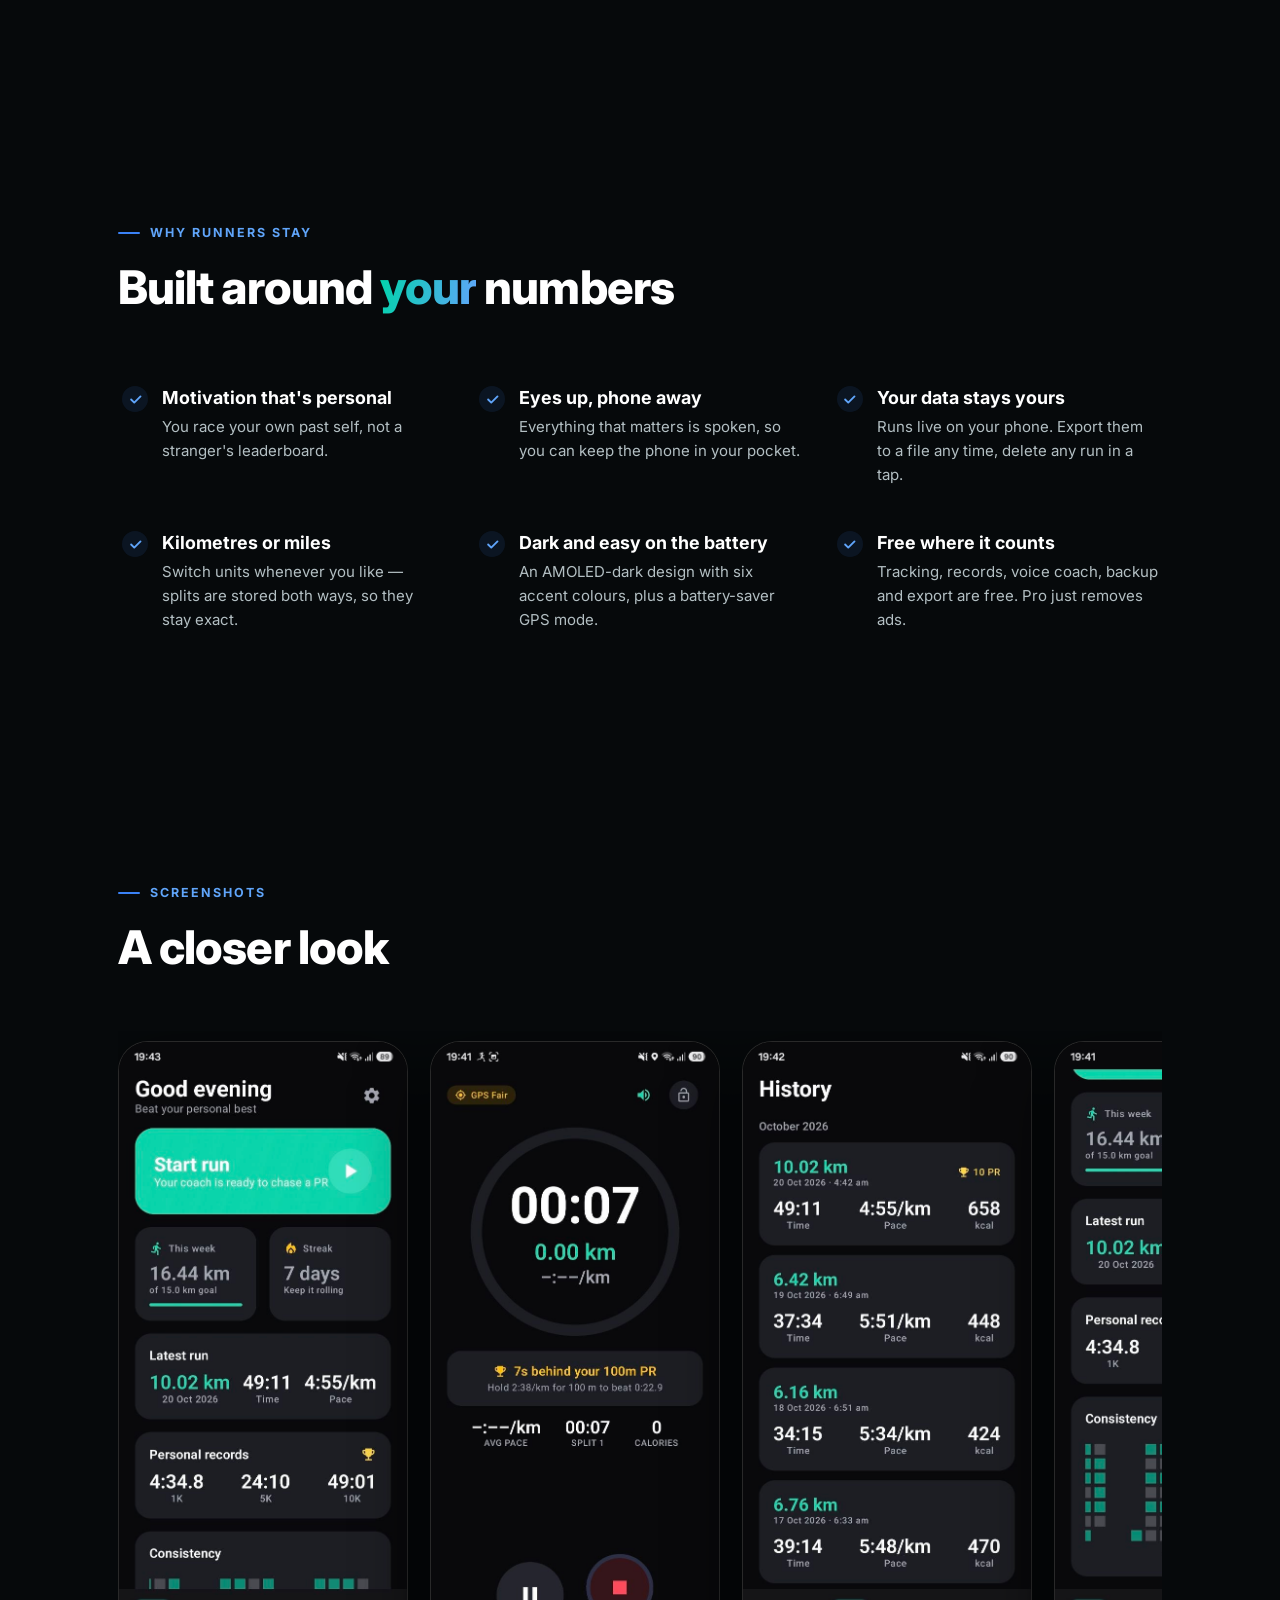
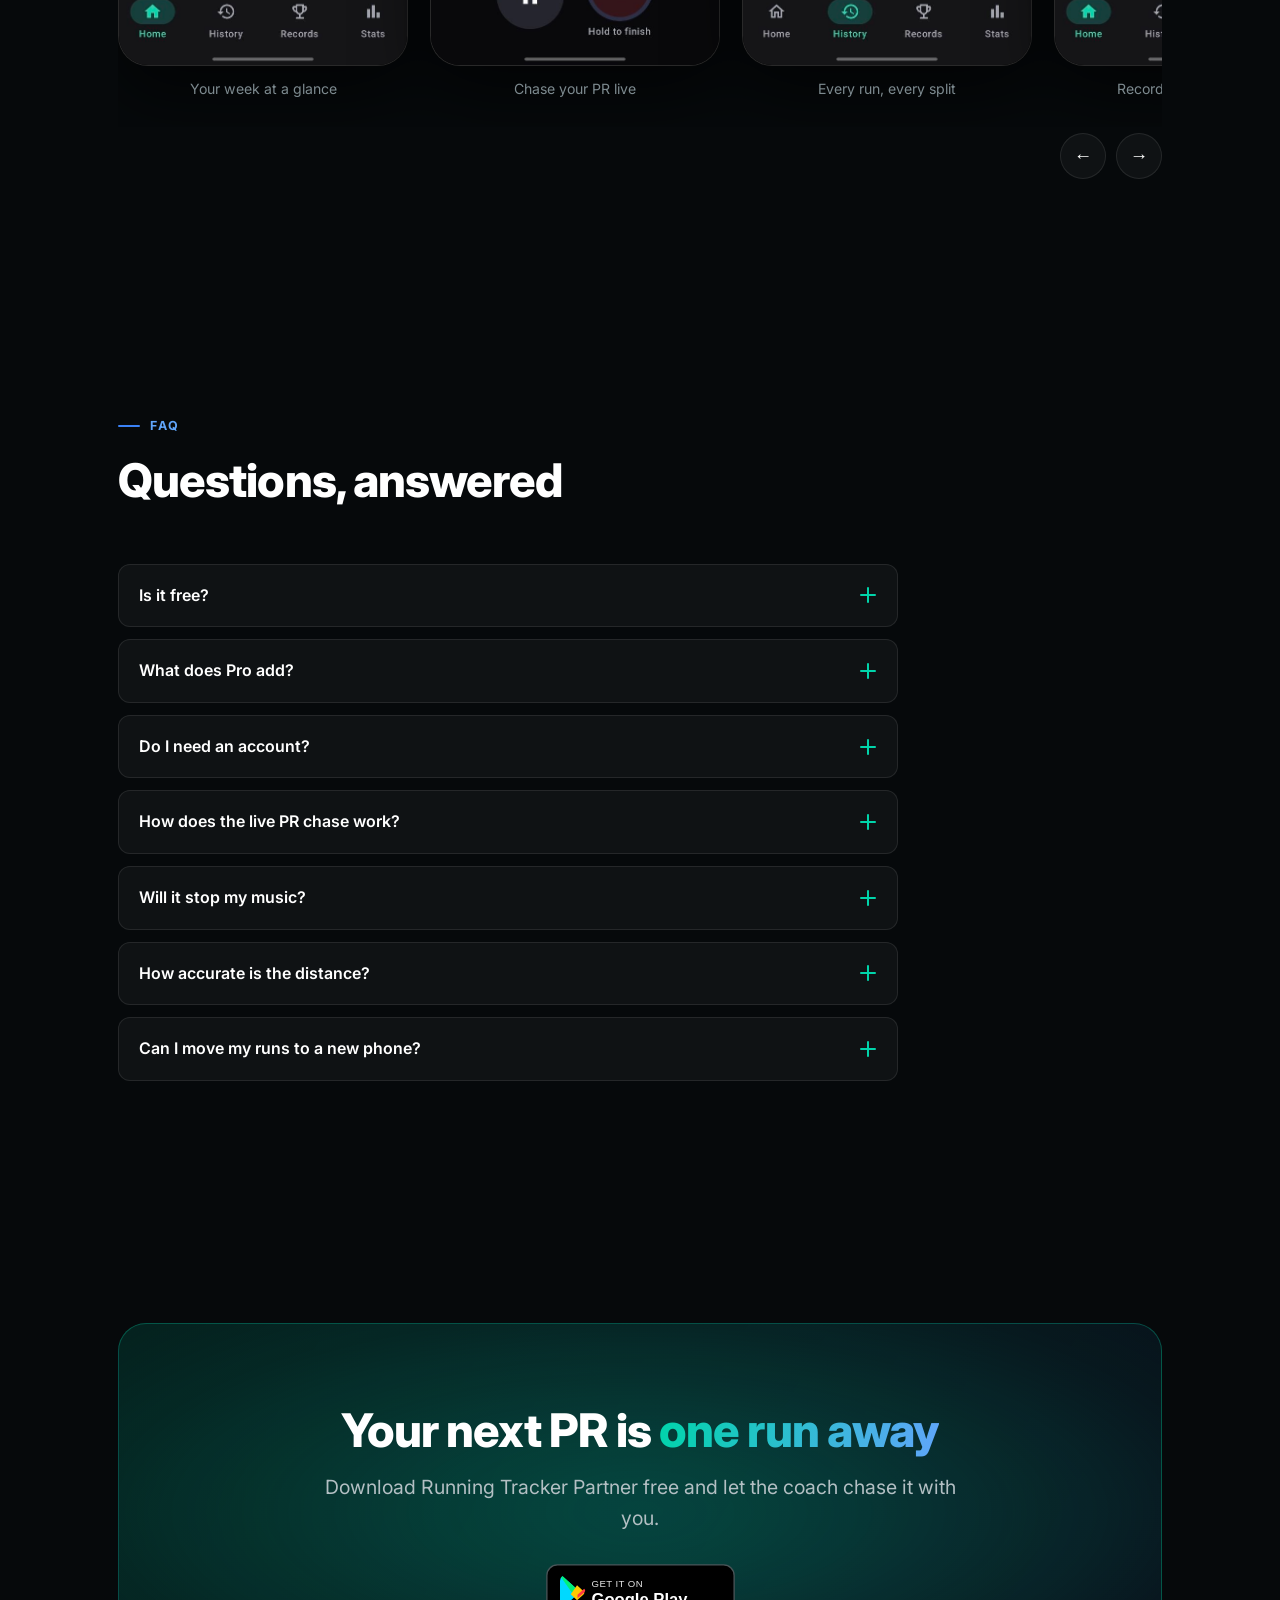
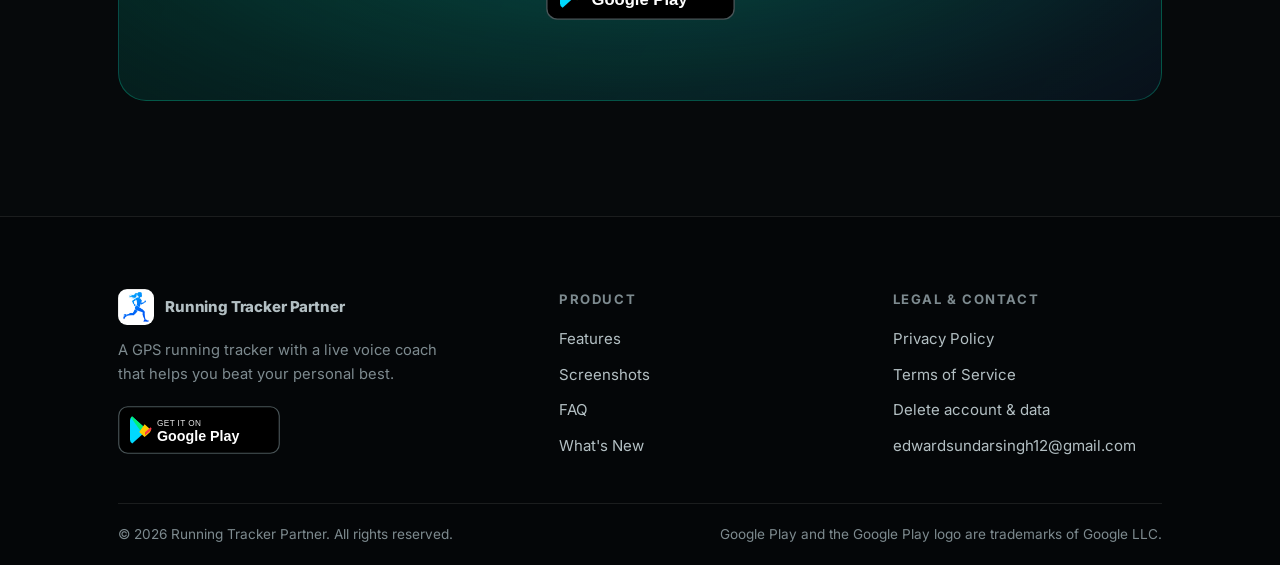
==== commit a80d2bdb: "Add account and data deletion request page Co-Authored-By: Claude Opus 5.5 <noreply@anthropic.com>" ====
--- a/index.html
+++ b/index.html
@@ -30,7 +30,7 @@
       <li><a href="whats-new.html">What's New</a></li>
     </ul>
     <div class="nav-cta">
-      <a class="btn btn-primary btn-sm" href="https://play.google.com/store/apps/details?id=com.pacepilot.app" rel="noopener">Download</a>
+      <a class="btn btn-primary btn-sm" href="https://play.google.com/store/apps/details?id=com.edapp.runningtracker" rel="noopener">Download</a>
       <button class="nav-toggle" aria-label="Open menu" aria-expanded="false">&#9776;</button>
     </div>
   </div>
@@ -46,7 +46,7 @@
         <p class="lead">Running Tracker Partner knows your records and coaches you live: how far ahead or behind PR pace you are, and the exact pace you need to hold to take the record.</p>
         <div class="hero-actions">
           <div class="store-badges">
-            <a href="https://play.google.com/store/apps/details?id=com.pacepilot.app" rel="noopener"><img src="assets/badge-googleplay.svg" alt="Get it on Google Play" width="189" height="56"></a>
+            <a href="https://play.google.com/store/apps/details?id=com.edapp.runningtracker" rel="noopener"><img src="assets/badge-googleplay.svg" alt="Get it on Google Play" width="189" height="56"></a>
           </div>
           <a class="btn btn-ghost" href="#features">See how it works</a>
         </div>
@@ -200,7 +200,7 @@
         <h2>Your next PR is <span class="grad">one run away</span></h2>
         <p class="lead">Download Running Tracker Partner free and let the coach chase it with you.</p>
         <div class="store-badges">
-          <a href="https://play.google.com/store/apps/details?id=com.pacepilot.app" rel="noopener"><img src="assets/badge-googleplay.svg" alt="Get it on Google Play" width="189" height="56"></a>
+          <a href="https://play.google.com/store/apps/details?id=com.edapp.runningtracker" rel="noopener"><img src="assets/badge-googleplay.svg" alt="Get it on Google Play" width="189" height="56"></a>
         </div>
       </div>
     </div>
@@ -213,7 +213,7 @@
       <div class="foot-brand">
         <a href="index.html" class="brand"><img src="assets/icon.png" alt="" width="36" height="36">Running Tracker Partner</a>
         <p>A GPS running tracker with a live voice coach that helps you beat your personal best.</p>
-        <div class="store-badges"><a href="https://play.google.com/store/apps/details?id=com.pacepilot.app" rel="noopener"><img src="assets/badge-googleplay.svg" alt="Get it on Google Play" width="162" height="48" style="height:48px"></a></div>
+        <div class="store-badges"><a href="https://play.google.com/store/apps/details?id=com.edapp.runningtracker" rel="noopener"><img src="assets/badge-googleplay.svg" alt="Get it on Google Play" width="162" height="48" style="height:48px"></a></div>
       </div>
       <div>
         <h4>Product</h4>
@@ -229,6 +229,7 @@
         <ul>
           <li><a href="privacy.html">Privacy Policy</a></li>
           <li><a href="terms.html">Terms of Service</a></li>
+          <li><a href="delete-account.html">Delete account &amp; data</a></li>
           <li><a href="mailto:edwardsundarsingh12@gmail.com">edwardsundarsingh12@gmail.com</a></li>
         </ul>
       </div>
--- a/styles.css
+++ b/styles.css
@@ -692,3 +692,48 @@
 .inapp footer { display: none; }
 .inapp .page-hero { padding-top: 28px; }
 .inapp .toc { top: 24px; }
+
+/* ---------- Forms (account deletion) ---------- */
+.form {
+  display: grid;
+  gap: 18px;
+  margin-top: 18px;
+  background: var(--card);
+  border: 1px solid var(--border);
+  border-radius: var(--radius);
+  padding: clamp(20px, 4vw, 30px);
+}
+.field { display: grid; gap: 8px; }
+.field label { font-weight: 600; font-size: 0.95rem; }
+.field .opt { color: var(--faint); font-weight: 400; }
+.field input,
+.field textarea {
+  width: 100%;
+  padding: 13px 16px;
+  border-radius: var(--radius-sm);
+  border: 1px solid var(--border);
+  background: rgba(0, 0, 0, 0.25);
+  color: var(--text);
+  font: inherit;
+  font-size: 0.97rem;
+}
+.field textarea { resize: vertical; min-height: 110px; }
+.field input:focus,
+.field textarea:focus { outline: 2px solid var(--primary-deep); border-color: transparent; }
+.field input[aria-invalid="true"] { border-color: #f87171; }
+.field-error { color: #f87171; font-size: 0.88rem; }
+.prose .field-error { color: #f87171; font-size: 0.88rem; }
+.check-field { display: flex; gap: 12px; align-items: flex-start; cursor: pointer; }
+.check-field input { width: 20px; height: 20px; margin-top: 3px; flex: none; accent-color: var(--primary); }
+.check-field span { color: var(--text); font-size: 0.95rem; }
+.prose .form-note { color: var(--faint); font-size: 0.88rem; }
+.form .btn { justify-self: start; }
+.form .btn:disabled { opacity: 0.6; cursor: progress; transform: none; }
+.hp { position: absolute; left: -10000px; width: 1px; height: 1px; overflow: hidden; }
+.form-status {
+  border-radius: var(--radius-sm);
+  padding: 14px 18px;
+  font-size: 0.95rem;
+}
+.form-status.ok { background: rgba(0, 212, 170, 0.1); border: 1px solid rgba(0, 212, 170, 0.35); color: var(--text); }
+.form-status.error { background: rgba(248, 113, 113, 0.1); border: 1px solid rgba(248, 113, 113, 0.4); color: var(--text); }
